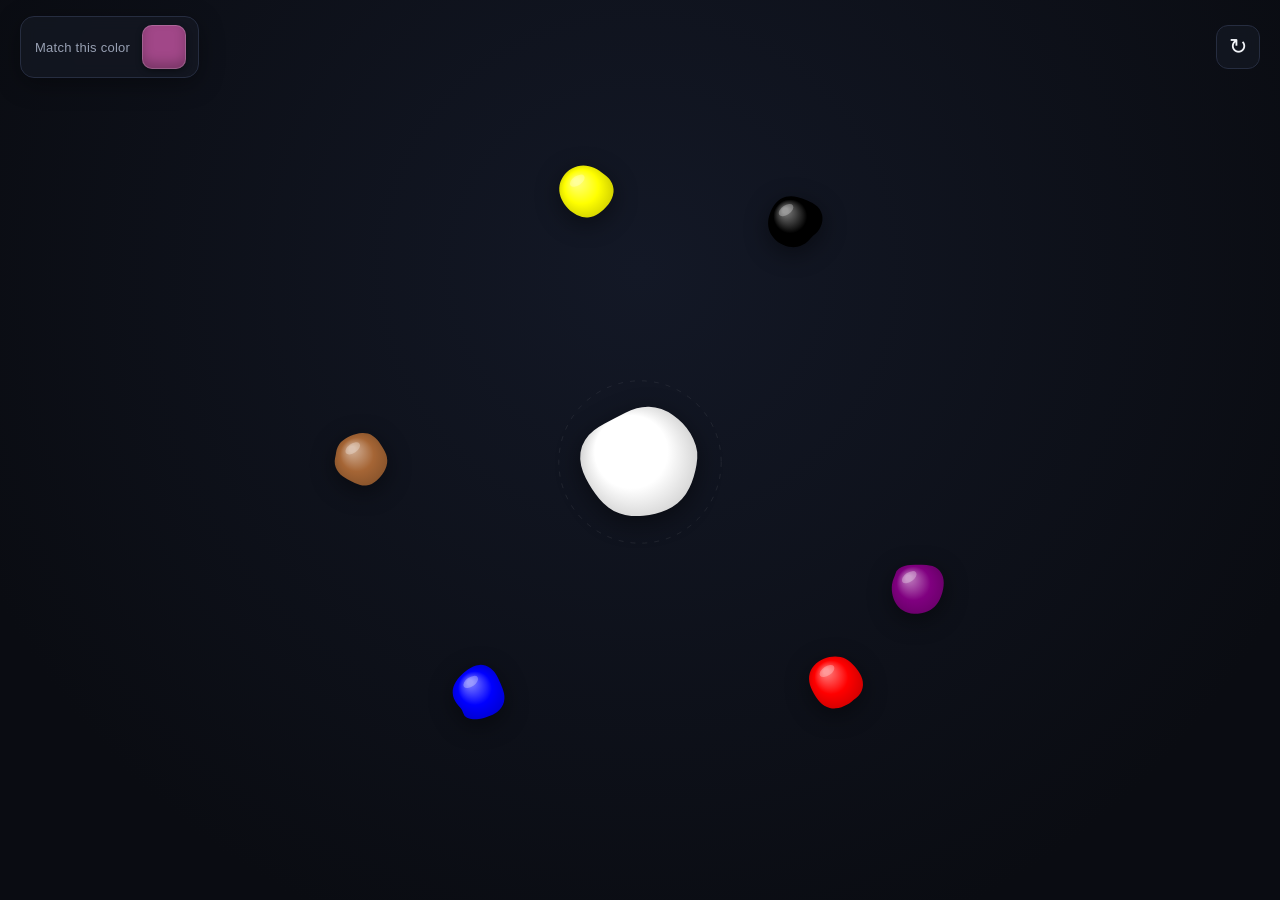
==== index.html @ 9a4e8d58 "Initial Colorborba: blob color-mixing puzzle game Single-screen puzzle: drag and flick orbiting blob" ====
<!DOCTYPE html>
<html lang="en">
<head>
  <meta charset="UTF-8" />
  <meta name="viewport" content="width=device-width, initial-scale=1, maximum-scale=1, user-scalable=no" />
  <title>Colorborba</title>
  <link rel="stylesheet" href="styles.css" />
</head>
<body>
  <header class="hud">
    <div class="target">
      <span class="target-label">Match this color</span>
      <span class="target-swatch" id="target-swatch" aria-label="Target color"></span>
    </div>
    <button id="reset-btn" class="reset-btn" type="button" aria-label="New puzzle">&#x21bb;</button>
  </header>

  <canvas id="game" class="game"></canvas>

  <div id="overlay" class="overlay hidden" role="dialog" aria-modal="true">
    <div class="overlay-card">
      <h1 id="overlay-title">Nice mix!</h1>
      <p id="overlay-subtitle"></p>
      <button id="overlay-btn" class="primary-btn" type="button">Play again</button>
    </div>
  </div>

  <script src="src/color.js"></script>
  <script src="src/blob.js"></script>
  <script src="src/puzzle.js"></script>
  <script src="src/input.js"></script>
  <script src="src/main.js"></script>
</body>
</html>
---- styles.css ----
:root {
  --bg: #0e1118;
  --bg-grad-1: #131826;
  --bg-grad-2: #0a0c12;
  --fg: #f1f3f8;
  --fg-dim: #98a0b3;
  --card: #1a2030;
  --card-edge: #262d40;
  --accent: #8ab4ff;
}

* { box-sizing: border-box; }

html, body {
  margin: 0;
  padding: 0;
  height: 100%;
  overflow: hidden;
  background: radial-gradient(ellipse at 50% 30%, var(--bg-grad-1) 0%, var(--bg-grad-2) 80%);
  color: var(--fg);
  font-family: -apple-system, BlinkMacSystemFont, "Segoe UI", Roboto, Helvetica, Arial, sans-serif;
  -webkit-font-smoothing: antialiased;
  user-select: none;
  -webkit-user-select: none;
  touch-action: none;
}

.hud {
  position: fixed;
  top: 0; left: 0; right: 0;
  display: flex;
  align-items: center;
  justify-content: space-between;
  padding: 16px 20px;
  z-index: 2;
  pointer-events: none;
}

.hud > * { pointer-events: auto; }

.target {
  display: flex;
  align-items: center;
  gap: 12px;
  background: rgba(20, 24, 35, 0.75);
  backdrop-filter: blur(8px);
  -webkit-backdrop-filter: blur(8px);
  border: 1px solid var(--card-edge);
  border-radius: 14px;
  padding: 8px 12px 8px 14px;
  box-shadow: 0 6px 24px rgba(0, 0, 0, 0.35);
}

.target-label {
  font-size: 13px;
  letter-spacing: 0.02em;
  color: var(--fg-dim);
  font-weight: 500;
}

.target-swatch {
  display: inline-block;
  width: 44px;
  height: 44px;
  border-radius: 10px;
  background: #888;
  box-shadow:
    inset 0 0 0 1px rgba(255, 255, 255, 0.18),
    inset 0 -6px 12px rgba(0, 0, 0, 0.25),
    0 2px 6px rgba(0, 0, 0, 0.4);
  transition: background-color 0.2s ease;
}

.reset-btn {
  width: 44px;
  height: 44px;
  border-radius: 12px;
  border: 1px solid var(--card-edge);
  background: rgba(20, 24, 35, 0.75);
  color: var(--fg);
  font-size: 22px;
  line-height: 1;
  cursor: pointer;
  display: inline-flex;
  align-items: center;
  justify-content: center;
  backdrop-filter: blur(8px);
  -webkit-backdrop-filter: blur(8px);
  transition: transform 0.12s ease, background 0.12s ease;
}

.reset-btn:hover { background: rgba(40, 48, 70, 0.85); }
.reset-btn:active { transform: scale(0.94); }

.game {
  position: fixed;
  inset: 0;
  width: 100%;
  height: 100%;
  display: block;
  z-index: 1;
  cursor: grab;
}

.game.grabbing { cursor: grabbing; }

.overlay {
  position: fixed;
  inset: 0;
  display: flex;
  align-items: center;
  justify-content: center;
  background: rgba(8, 10, 16, 0.55);
  backdrop-filter: blur(6px);
  -webkit-backdrop-filter: blur(6px);
  z-index: 3;
  animation: fade-in 0.25s ease;
}

.overlay.hidden { display: none; }

.overlay-card {
  background: var(--card);
  border: 1px solid var(--card-edge);
  border-radius: 18px;
  padding: 28px 32px;
  text-align: center;
  box-shadow: 0 18px 50px rgba(0, 0, 0, 0.55);
  min-width: 240px;
}

.overlay-card h1 {
  margin: 0 0 6px;
  font-size: 26px;
  font-weight: 600;
}

.overlay-card p {
  margin: 0 0 18px;
  color: var(--fg-dim);
  font-size: 14px;
}

.primary-btn {
  background: var(--accent);
  color: #0b1120;
  border: 0;
  border-radius: 10px;
  padding: 10px 18px;
  font-size: 15px;
  font-weight: 600;
  cursor: pointer;
  transition: transform 0.12s ease, filter 0.12s ease;
}

.primary-btn:hover { filter: brightness(1.08); }
.primary-btn:active { transform: scale(0.97); }

@keyframes fade-in {
  from { opacity: 0; }
  to { opacity: 1; }
}
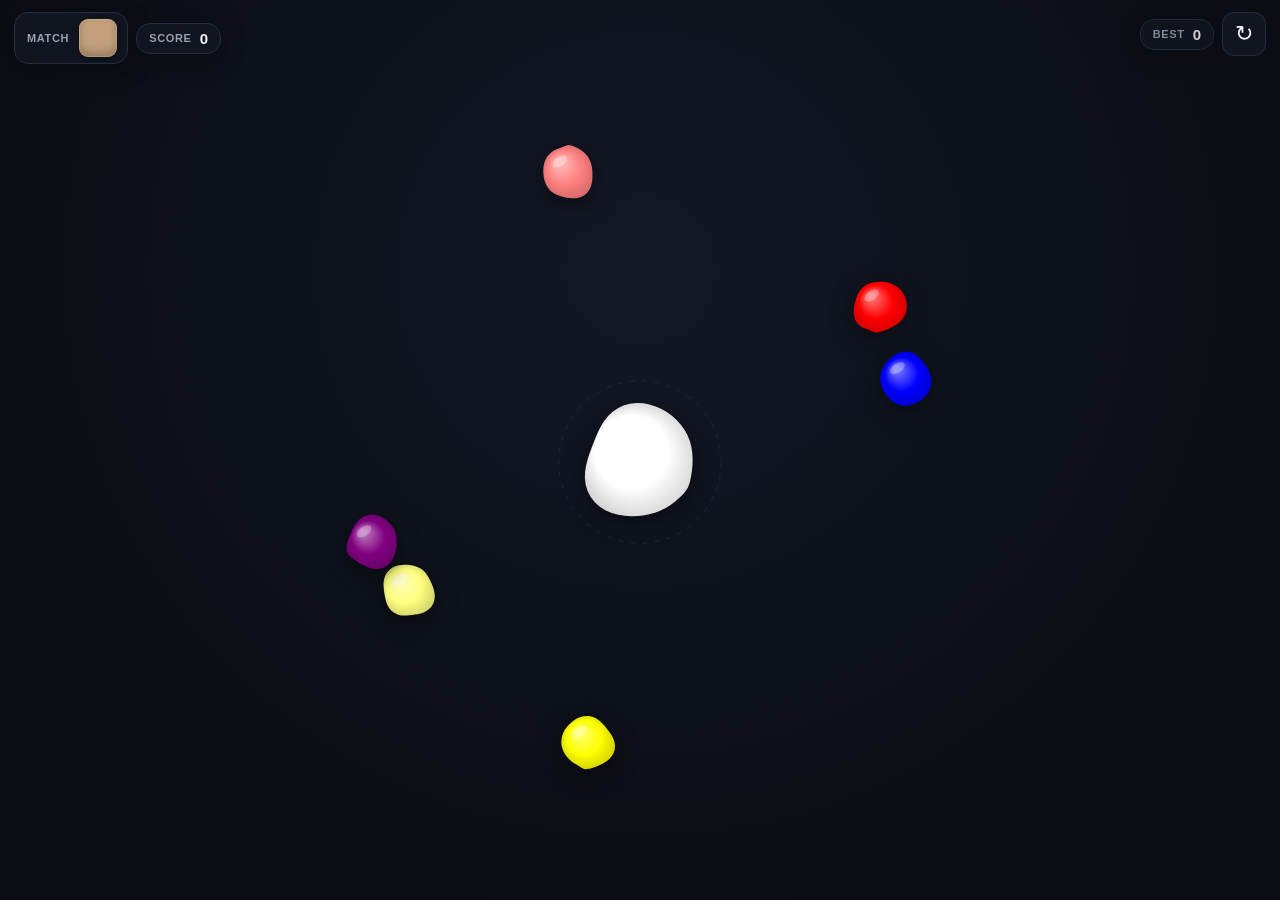
==== commit 2f890e53: "Add scoring, streak, pull-out, and visual escalation Turns the single-puzzle prototype into an arcad" ====
--- a/index.html
+++ b/index.html
@@ -8,14 +8,32 @@
 </head>
 <body>
   <header class="hud">
-    <div class="target">
-      <span class="target-label">Match this color</span>
-      <span class="target-swatch" id="target-swatch" aria-label="Target color"></span>
+    <div class="hud-row hud-left">
+      <div class="target">
+        <span class="target-label">Match</span>
+        <span class="target-swatch" id="target-swatch" aria-label="Target color"></span>
+      </div>
+      <div class="chip score-chip" id="score-chip">
+        <span class="chip-label">Score</span>
+        <span class="chip-value" id="score-value">0</span>
+      </div>
+      <div class="chip streak-chip hidden" id="streak-chip">
+        <span class="streak-flame" aria-hidden="true">&#x1F525;</span>
+        <span class="chip-value" id="streak-value">&times;1</span>
+      </div>
     </div>
-    <button id="reset-btn" class="reset-btn" type="button" aria-label="New puzzle">&#x21bb;</button>
+    <div class="hud-row hud-right">
+      <div class="chip best-chip" id="best-chip">
+        <span class="chip-label">Best</span>
+        <span class="chip-value" id="best-value">0</span>
+      </div>
+      <button id="reset-btn" class="reset-btn" type="button" aria-label="New puzzle">&#x21bb;</button>
+    </div>
   </header>
 
   <canvas id="game" class="game"></canvas>
+
+  <div id="score-popup" class="score-popup hidden" aria-hidden="true"></div>
 
   <div id="overlay" class="overlay hidden" role="dialog" aria-modal="true">
     <div class="overlay-card">
@@ -28,6 +46,8 @@
   <script src="src/color.js"></script>
   <script src="src/blob.js"></script>
   <script src="src/puzzle.js"></script>
+  <script src="src/score.js"></script>
+  <script src="src/particles.js"></script>
   <script src="src/input.js"></script>
   <script src="src/main.js"></script>
 </body>
--- a/styles.css
+++ b/styles.css
@@ -29,44 +29,89 @@
   position: fixed;
   top: 0; left: 0; right: 0;
   display: flex;
-  align-items: center;
+  align-items: flex-start;
   justify-content: space-between;
-  padding: 16px 20px;
+  gap: 8px;
+  padding: 12px 14px;
   z-index: 2;
   pointer-events: none;
 }
 
-.hud > * { pointer-events: auto; }
-
-.target {
+.hud-row {
   display: flex;
   align-items: center;
-  gap: 12px;
+  gap: 8px;
+  flex-wrap: wrap;
+  pointer-events: auto;
+}
+
+.hud-right { justify-content: flex-end; }
+
+.target,
+.chip {
+  display: inline-flex;
+  align-items: center;
+  gap: 8px;
   background: rgba(20, 24, 35, 0.75);
   backdrop-filter: blur(8px);
   -webkit-backdrop-filter: blur(8px);
   border: 1px solid var(--card-edge);
   border-radius: 14px;
-  padding: 8px 12px 8px 14px;
+  padding: 6px 12px;
   box-shadow: 0 6px 24px rgba(0, 0, 0, 0.35);
-}
-
-.target-label {
   font-size: 13px;
-  letter-spacing: 0.02em;
+  font-weight: 500;
+  color: var(--fg);
+  white-space: nowrap;
+}
+
+.target { padding: 6px 10px 6px 12px; gap: 10px; }
+
+.target-label,
+.chip-label {
+  font-size: 11px;
+  letter-spacing: 0.06em;
+  text-transform: uppercase;
   color: var(--fg-dim);
-  font-weight: 500;
-}
+  font-weight: 600;
+}
+
+.chip-value {
+  font-size: 15px;
+  font-weight: 600;
+  color: var(--fg);
+  font-variant-numeric: tabular-nums;
+}
+
+.streak-chip {
+  background: linear-gradient(135deg, rgba(255, 138, 76, 0.28), rgba(255, 76, 138, 0.22));
+  border-color: rgba(255, 138, 76, 0.55);
+  box-shadow: 0 0 18px rgba(255, 138, 76, 0.25), 0 6px 24px rgba(0, 0, 0, 0.35);
+}
+
+.streak-flame {
+  font-size: 16px;
+  filter: drop-shadow(0 0 6px rgba(255, 138, 76, 0.65));
+}
+
+.streak-chip .chip-value {
+  font-size: 16px;
+  color: #ffd9b5;
+}
+
+.best-chip { opacity: 0.85; }
+
+.hidden { display: none !important; }
 
 .target-swatch {
   display: inline-block;
-  width: 44px;
-  height: 44px;
-  border-radius: 10px;
+  width: 38px;
+  height: 38px;
+  border-radius: 9px;
   background: #888;
   box-shadow:
     inset 0 0 0 1px rgba(255, 255, 255, 0.18),
-    inset 0 -6px 12px rgba(0, 0, 0, 0.25),
+    inset 0 -5px 10px rgba(0, 0, 0, 0.25),
     0 2px 6px rgba(0, 0, 0, 0.4);
   transition: background-color 0.2s ease;
 }
@@ -100,6 +145,9 @@
   display: block;
   z-index: 1;
   cursor: grab;
+  touch-action: none;
+  -webkit-user-select: none;
+  -webkit-touch-callout: none;
 }
 
 .game.grabbing { cursor: grabbing; }
@@ -117,7 +165,30 @@
   animation: fade-in 0.25s ease;
 }
 
-.overlay.hidden { display: none; }
+.score-popup {
+  position: fixed;
+  top: 60px;
+  left: 50%;
+  transform: translate(-50%, 0);
+  font-size: 28px;
+  font-weight: 700;
+  color: #ffd9b5;
+  text-shadow: 0 0 18px rgba(255, 165, 90, 0.6), 0 2px 12px rgba(0, 0, 0, 0.5);
+  pointer-events: none;
+  z-index: 4;
+  font-variant-numeric: tabular-nums;
+}
+
+.score-popup.show {
+  animation: score-rise 1.05s cubic-bezier(0.2, 0.7, 0.3, 1) forwards;
+}
+
+@keyframes score-rise {
+  0%   { opacity: 0; transform: translate(-50%, 12px) scale(0.85); }
+  18%  { opacity: 1; transform: translate(-50%, 0) scale(1.05); }
+  35%  { transform: translate(-50%, -4px) scale(1); }
+  100% { opacity: 0; transform: translate(-50%, -52px) scale(0.95); }
+}
 
 .overlay-card {
   background: var(--card);
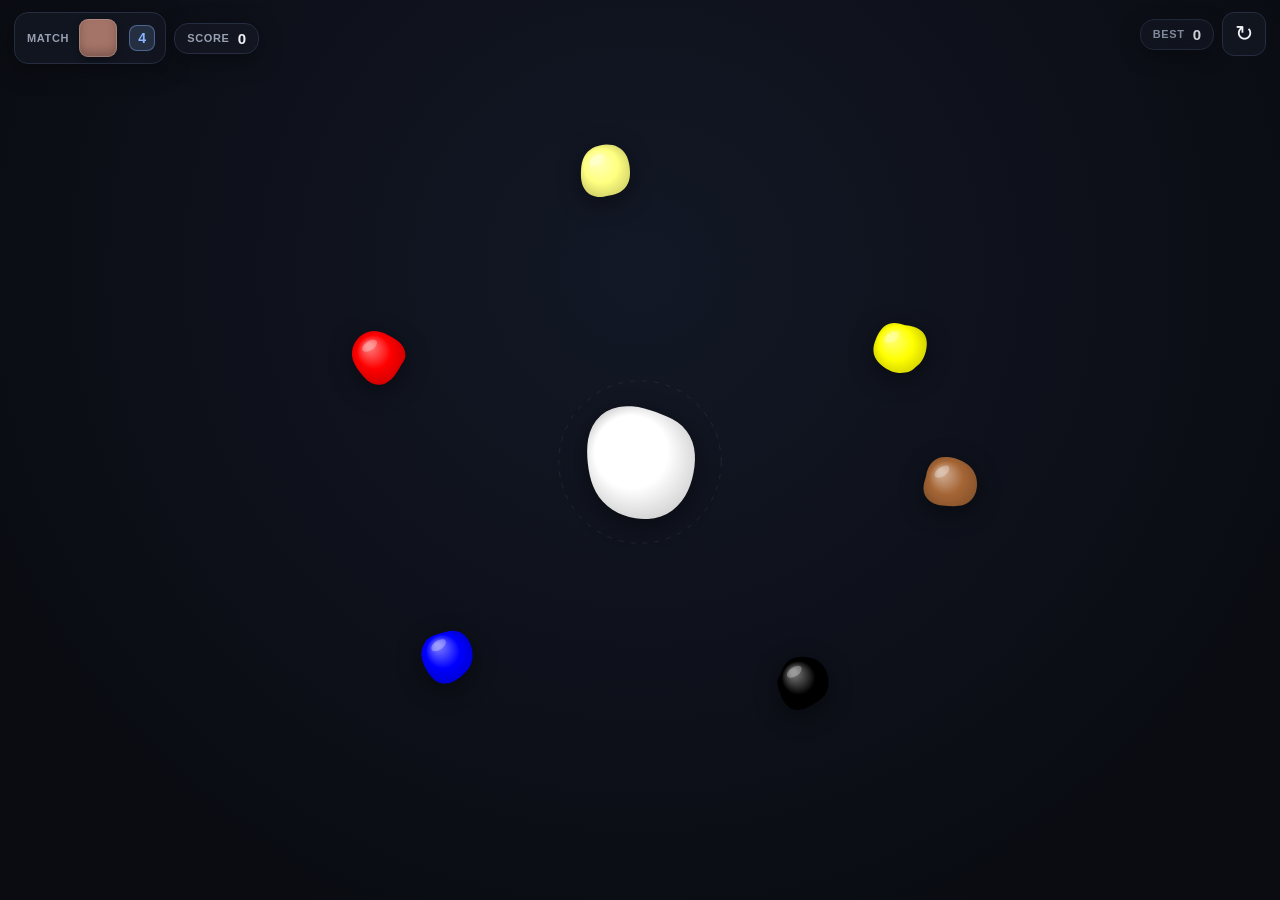
==== commit ea372bbd: "Selectable pulled-out blobs, recipe counter, liquid drag - Hit-test now matches any non-grabbed orbi" ====
--- a/index.html
+++ b/index.html
@@ -12,6 +12,7 @@
       <div class="target">
         <span class="target-label">Match</span>
         <span class="target-swatch" id="target-swatch" aria-label="Target color"></span>
+        <span class="target-count" id="target-count" aria-label="Blobs needed">3</span>
       </div>
       <div class="chip score-chip" id="score-chip">
         <span class="chip-label">Score</span>
--- a/styles.css
+++ b/styles.css
@@ -116,6 +116,23 @@
   transition: background-color 0.2s ease;
 }
 
+.target-count {
+  display: inline-flex;
+  align-items: center;
+  justify-content: center;
+  min-width: 26px;
+  height: 26px;
+  padding: 0 8px;
+  border-radius: 8px;
+  background: rgba(138, 180, 255, 0.16);
+  border: 1px solid rgba(138, 180, 255, 0.42);
+  color: var(--accent);
+  font-size: 14px;
+  font-weight: 700;
+  font-variant-numeric: tabular-nums;
+  margin-left: 2px;
+}
+
 .reset-btn {
   width: 44px;
   height: 44px;
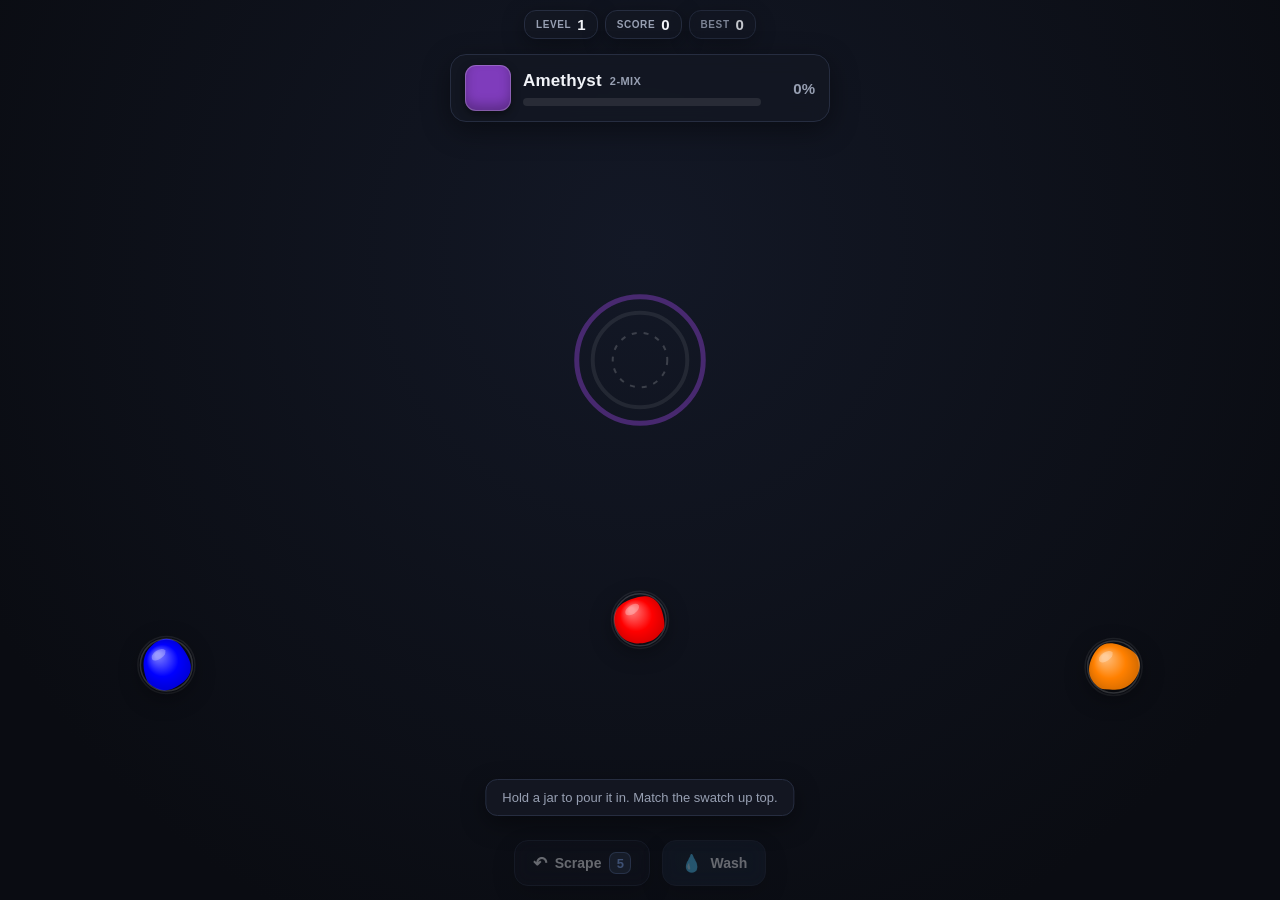
==== commit c1fffd27: "Reshape Colorborba into a precision pigment-pouring puzzle Rebuild the game around a real, nuanced m" ====
--- a/index.html
+++ b/index.html
@@ -2,51 +2,68 @@
 <html lang="en">
 <head>
   <meta charset="UTF-8" />
-  <meta name="viewport" content="width=device-width, initial-scale=1, maximum-scale=1, user-scalable=no" />
+  <meta name="viewport" content="width=device-width, initial-scale=1, maximum-scale=1, user-scalable=no, viewport-fit=cover" />
+  <meta name="theme-color" content="#0e1118" />
   <title>Colorborba</title>
   <link rel="stylesheet" href="styles.css" />
 </head>
 <body>
   <header class="hud">
-    <div class="hud-row hud-left">
-      <div class="target">
-        <span class="target-label">Match</span>
-        <span class="target-swatch" id="target-swatch" aria-label="Target color"></span>
-        <span class="target-count" id="target-count" aria-label="Blobs needed">3</span>
-      </div>
-      <div class="chip score-chip" id="score-chip">
-        <span class="chip-label">Score</span>
-        <span class="chip-value" id="score-value">0</span>
-      </div>
+    <div class="hud-row">
+      <div class="chip"><span class="chip-label">Level</span><span class="chip-value" id="level-value">1</span></div>
+      <div class="chip"><span class="chip-label">Score</span><span class="chip-value" id="score-value">0</span></div>
       <div class="chip streak-chip hidden" id="streak-chip">
         <span class="streak-flame" aria-hidden="true">&#x1F525;</span>
         <span class="chip-value" id="streak-value">&times;1</span>
       </div>
-    </div>
-    <div class="hud-row hud-right">
-      <div class="chip best-chip" id="best-chip">
-        <span class="chip-label">Best</span>
-        <span class="chip-value" id="best-value">0</span>
-      </div>
-      <button id="reset-btn" class="reset-btn" type="button" aria-label="New puzzle">&#x21bb;</button>
+      <div class="chip best-chip"><span class="chip-label">Best</span><span class="chip-value" id="best-value">0</span></div>
     </div>
   </header>
 
+  <!-- Target + live match readout -->
+  <section class="target-panel" id="target-panel">
+    <span class="target-swatch" id="target-swatch" aria-label="Target color"></span>
+    <div class="target-meta">
+      <div class="target-name" id="target-name">&mdash;</div>
+      <div class="match-track" aria-hidden="true">
+        <div class="match-fill" id="match-fill"></div>
+      </div>
+    </div>
+    <span class="match-pct" id="match-pct">0%</span>
+  </section>
+
   <canvas id="game" class="game"></canvas>
 
-  <div id="score-popup" class="score-popup hidden" aria-hidden="true"></div>
+  <!-- Bottom controls -->
+  <div class="controls">
+    <button class="ctrl-btn" id="scrape-btn" type="button">
+      <span class="ctrl-icon">&#x21b6;</span>
+      <span class="ctrl-label">Scrape</span>
+      <span class="ctrl-badge" id="scrape-count">3</span>
+    </button>
+    <button class="ctrl-btn wash-btn" id="wash-btn" type="button">
+      <span class="ctrl-icon">&#x1F4A7;</span>
+      <span class="ctrl-label">Wash</span>
+    </button>
+  </div>
+
+  <div id="hint-toast" class="hint-toast hidden">Hold a jar to pour it in. Match the swatch up top.</div>
 
   <div id="overlay" class="overlay hidden" role="dialog" aria-modal="true">
     <div class="overlay-card">
-      <h1 id="overlay-title">Nice mix!</h1>
+      <div class="stars" id="overlay-stars" aria-hidden="true"></div>
+      <h1 id="overlay-title">Matched!</h1>
       <p id="overlay-subtitle"></p>
-      <button id="overlay-btn" class="primary-btn" type="button">Play again</button>
+      <div class="award" id="overlay-award">+0</div>
+      <div class="breakdown" id="overlay-breakdown"></div>
+      <button id="overlay-btn" class="primary-btn" type="button">Next color &rarr;</button>
     </div>
   </div>
 
   <script src="src/color.js"></script>
+  <script src="src/namer.js"></script>
+  <script src="src/level.js"></script>
   <script src="src/blob.js"></script>
-  <script src="src/puzzle.js"></script>
   <script src="src/score.js"></script>
   <script src="src/particles.js"></script>
   <script src="src/input.js"></script>
--- a/styles.css
+++ b/styles.css
@@ -1,5 +1,4 @@
 :root {
-  --bg: #0e1118;
   --bg-grad-1: #131826;
   --bg-grad-2: #0a0c12;
   --fg: #f1f3f8;
@@ -7,6 +6,8 @@
   --card: #1a2030;
   --card-edge: #262d40;
   --accent: #8ab4ff;
+  --safe-top: env(safe-area-inset-top, 0px);
+  --safe-bottom: env(safe-area-inset-bottom, 0px);
 }
 
 * { box-sizing: border-box; }
@@ -16,7 +17,7 @@
   padding: 0;
   height: 100%;
   overflow: hidden;
-  background: radial-gradient(ellipse at 50% 30%, var(--bg-grad-1) 0%, var(--bg-grad-2) 80%);
+  background: radial-gradient(ellipse at 50% 28%, var(--bg-grad-1) 0%, var(--bg-grad-2) 82%);
   color: var(--fg);
   font-family: -apple-system, BlinkMacSystemFont, "Segoe UI", Roboto, Helvetica, Arial, sans-serif;
   -webkit-font-smoothing: antialiased;
@@ -25,14 +26,13 @@
   touch-action: none;
 }
 
+/* --- Top HUD --- */
 .hud {
   position: fixed;
-  top: 0; left: 0; right: 0;
-  display: flex;
-  align-items: flex-start;
-  justify-content: space-between;
-  gap: 8px;
-  padding: 12px 14px;
+  top: var(--safe-top); left: 0; right: 0;
+  display: flex;
+  justify-content: center;
+  padding: 10px 12px 0;
   z-index: 2;
   pointer-events: none;
 }
@@ -40,36 +40,29 @@
 .hud-row {
   display: flex;
   align-items: center;
-  gap: 8px;
+  gap: 7px;
   flex-wrap: wrap;
+  justify-content: center;
   pointer-events: auto;
 }
 
-.hud-right { justify-content: flex-end; }
-
-.target,
 .chip {
   display: inline-flex;
   align-items: center;
-  gap: 8px;
-  background: rgba(20, 24, 35, 0.75);
+  gap: 6px;
+  background: rgba(20, 24, 35, 0.72);
   backdrop-filter: blur(8px);
   -webkit-backdrop-filter: blur(8px);
   border: 1px solid var(--card-edge);
-  border-radius: 14px;
-  padding: 6px 12px;
-  box-shadow: 0 6px 24px rgba(0, 0, 0, 0.35);
+  border-radius: 12px;
+  padding: 5px 11px;
+  box-shadow: 0 6px 22px rgba(0, 0, 0, 0.35);
   font-size: 13px;
-  font-weight: 500;
-  color: var(--fg);
   white-space: nowrap;
 }
 
-.target { padding: 6px 10px 6px 12px; gap: 10px; }
-
-.target-label,
 .chip-label {
-  font-size: 11px;
+  font-size: 10px;
   letter-spacing: 0.06em;
   text-transform: uppercase;
   color: var(--fg-dim);
@@ -78,82 +71,103 @@
 
 .chip-value {
   font-size: 15px;
-  font-weight: 600;
-  color: var(--fg);
+  font-weight: 700;
   font-variant-numeric: tabular-nums;
 }
 
 .streak-chip {
   background: linear-gradient(135deg, rgba(255, 138, 76, 0.28), rgba(255, 76, 138, 0.22));
   border-color: rgba(255, 138, 76, 0.55);
-  box-shadow: 0 0 18px rgba(255, 138, 76, 0.25), 0 6px 24px rgba(0, 0, 0, 0.35);
-}
-
-.streak-flame {
-  font-size: 16px;
-  filter: drop-shadow(0 0 6px rgba(255, 138, 76, 0.65));
-}
-
-.streak-chip .chip-value {
-  font-size: 16px;
-  color: #ffd9b5;
-}
-
-.best-chip { opacity: 0.85; }
+  box-shadow: 0 0 18px rgba(255, 138, 76, 0.25), 0 6px 22px rgba(0, 0, 0, 0.35);
+}
+.streak-flame { font-size: 15px; filter: drop-shadow(0 0 6px rgba(255, 138, 76, 0.65)); }
+.streak-chip .chip-value { color: #ffd9b5; }
+.best-chip { opacity: 0.8; }
 
 .hidden { display: none !important; }
 
+/* --- Target panel --- */
+.target-panel {
+  position: fixed;
+  top: calc(var(--safe-top) + 54px);
+  left: 50%;
+  transform: translateX(-50%);
+  display: flex;
+  align-items: center;
+  gap: 12px;
+  background: rgba(20, 24, 35, 0.72);
+  backdrop-filter: blur(10px);
+  -webkit-backdrop-filter: blur(10px);
+  border: 1px solid var(--card-edge);
+  border-radius: 16px;
+  padding: 10px 14px;
+  box-shadow: 0 8px 28px rgba(0, 0, 0, 0.4);
+  z-index: 2;
+  width: min(380px, calc(100vw - 24px));
+}
+
 .target-swatch {
-  display: inline-block;
-  width: 38px;
-  height: 38px;
-  border-radius: 9px;
+  flex: 0 0 auto;
+  width: 46px;
+  height: 46px;
+  border-radius: 11px;
   background: #888;
   box-shadow:
-    inset 0 0 0 1px rgba(255, 255, 255, 0.18),
-    inset 0 -5px 10px rgba(0, 0, 0, 0.25),
-    0 2px 6px rgba(0, 0, 0, 0.4);
-  transition: background-color 0.2s ease;
-}
-
-.target-count {
-  display: inline-flex;
-  align-items: center;
-  justify-content: center;
-  min-width: 26px;
-  height: 26px;
-  padding: 0 8px;
-  border-radius: 8px;
-  background: rgba(138, 180, 255, 0.16);
-  border: 1px solid rgba(138, 180, 255, 0.42);
-  color: var(--accent);
-  font-size: 14px;
+    inset 0 0 0 1px rgba(255, 255, 255, 0.22),
+    inset 0 -6px 12px rgba(0, 0, 0, 0.28),
+    0 3px 8px rgba(0, 0, 0, 0.45);
+  transition: background-color 0.25s ease;
+}
+
+.target-meta { flex: 1 1 auto; min-width: 0; }
+
+.target-name {
+  font-size: 17px;
+  font-weight: 700;
+  letter-spacing: 0.01em;
+  margin-bottom: 7px;
+  white-space: nowrap;
+  overflow: hidden;
+  text-overflow: ellipsis;
+}
+
+.blend-hint {
+  margin-left: 8px;
+  font-size: 11px;
+  font-weight: 600;
+  letter-spacing: 0.04em;
+  text-transform: uppercase;
+  color: var(--fg-dim);
+  vertical-align: middle;
+}
+
+.match-track {
+  height: 8px;
+  border-radius: 5px;
+  background: rgba(255, 255, 255, 0.09);
+  overflow: hidden;
+}
+
+.match-fill {
+  height: 100%;
+  width: 0%;
+  border-radius: 5px;
+  background: #e0556b;
+  transition: width 0.12s linear, background-color 0.18s ease;
+}
+
+.match-pct {
+  flex: 0 0 auto;
+  font-size: 15px;
   font-weight: 700;
   font-variant-numeric: tabular-nums;
-  margin-left: 2px;
-}
-
-.reset-btn {
-  width: 44px;
-  height: 44px;
-  border-radius: 12px;
-  border: 1px solid var(--card-edge);
-  background: rgba(20, 24, 35, 0.75);
-  color: var(--fg);
-  font-size: 22px;
-  line-height: 1;
-  cursor: pointer;
-  display: inline-flex;
-  align-items: center;
-  justify-content: center;
-  backdrop-filter: blur(8px);
-  -webkit-backdrop-filter: blur(8px);
-  transition: transform 0.12s ease, background 0.12s ease;
-}
-
-.reset-btn:hover { background: rgba(40, 48, 70, 0.85); }
-.reset-btn:active { transform: scale(0.94); }
-
+  color: var(--fg-dim);
+  min-width: 42px;
+  text-align: right;
+}
+.match-pct.matched { color: #ffe08a; text-shadow: 0 0 12px rgba(255, 210, 100, 0.7); }
+
+/* --- Canvas --- */
 .game {
   position: fixed;
   inset: 0;
@@ -166,85 +180,155 @@
   -webkit-user-select: none;
   -webkit-touch-callout: none;
 }
-
 .game.grabbing { cursor: grabbing; }
 
+/* --- Bottom controls --- */
+.controls {
+  position: fixed;
+  left: 0; right: 0;
+  bottom: calc(var(--safe-bottom) + 14px);
+  display: flex;
+  justify-content: center;
+  gap: 12px;
+  z-index: 2;
+  pointer-events: none;
+}
+
+.ctrl-btn {
+  pointer-events: auto;
+  position: relative;
+  display: inline-flex;
+  align-items: center;
+  gap: 8px;
+  background: rgba(20, 24, 35, 0.82);
+  backdrop-filter: blur(8px);
+  -webkit-backdrop-filter: blur(8px);
+  border: 1px solid var(--card-edge);
+  border-radius: 14px;
+  padding: 11px 18px;
+  color: var(--fg);
+  font-size: 14px;
+  font-weight: 600;
+  cursor: pointer;
+  box-shadow: 0 8px 24px rgba(0, 0, 0, 0.4);
+  transition: transform 0.1s ease, background 0.12s ease, opacity 0.12s ease;
+}
+.ctrl-btn:active { transform: scale(0.95); }
+.ctrl-btn:disabled { opacity: 0.4; cursor: default; }
+.ctrl-icon { font-size: 17px; line-height: 1; }
+.wash-btn { background: rgba(28, 40, 58, 0.82); }
+
+.ctrl-badge {
+  display: inline-flex;
+  align-items: center;
+  justify-content: center;
+  min-width: 22px;
+  height: 22px;
+  padding: 0 6px;
+  border-radius: 7px;
+  background: rgba(138, 180, 255, 0.18);
+  border: 1px solid rgba(138, 180, 255, 0.42);
+  color: var(--accent);
+  font-size: 13px;
+  font-weight: 700;
+  font-variant-numeric: tabular-nums;
+}
+
+/* --- Hint --- */
+.hint-toast {
+  position: fixed;
+  bottom: calc(var(--safe-bottom) + 84px);
+  left: 50%;
+  transform: translateX(-50%);
+  background: rgba(20, 24, 35, 0.9);
+  border: 1px solid var(--card-edge);
+  border-radius: 12px;
+  padding: 10px 16px;
+  font-size: 13px;
+  color: var(--fg-dim);
+  z-index: 2;
+  max-width: calc(100vw - 32px);
+  text-align: center;
+  box-shadow: 0 8px 24px rgba(0, 0, 0, 0.4);
+  animation: fade-in 0.4s ease;
+}
+
+/* --- Solve overlay --- */
 .overlay {
   position: fixed;
   inset: 0;
   display: flex;
   align-items: center;
   justify-content: center;
-  background: rgba(8, 10, 16, 0.55);
+  background: rgba(8, 10, 16, 0.6);
   backdrop-filter: blur(6px);
   -webkit-backdrop-filter: blur(6px);
-  z-index: 3;
+  z-index: 4;
   animation: fade-in 0.25s ease;
-}
-
-.score-popup {
-  position: fixed;
-  top: 60px;
-  left: 50%;
-  transform: translate(-50%, 0);
-  font-size: 28px;
-  font-weight: 700;
-  color: #ffd9b5;
-  text-shadow: 0 0 18px rgba(255, 165, 90, 0.6), 0 2px 12px rgba(0, 0, 0, 0.5);
-  pointer-events: none;
-  z-index: 4;
-  font-variant-numeric: tabular-nums;
-}
-
-.score-popup.show {
-  animation: score-rise 1.05s cubic-bezier(0.2, 0.7, 0.3, 1) forwards;
-}
-
-@keyframes score-rise {
-  0%   { opacity: 0; transform: translate(-50%, 12px) scale(0.85); }
-  18%  { opacity: 1; transform: translate(-50%, 0) scale(1.05); }
-  35%  { transform: translate(-50%, -4px) scale(1); }
-  100% { opacity: 0; transform: translate(-50%, -52px) scale(0.95); }
 }
 
 .overlay-card {
   background: var(--card);
   border: 1px solid var(--card-edge);
-  border-radius: 18px;
-  padding: 28px 32px;
+  border-radius: 20px;
+  padding: 24px 30px 26px;
   text-align: center;
-  box-shadow: 0 18px 50px rgba(0, 0, 0, 0.55);
-  min-width: 240px;
-}
-
-.overlay-card h1 {
-  margin: 0 0 6px;
-  font-size: 26px;
-  font-weight: 600;
-}
-
-.overlay-card p {
-  margin: 0 0 18px;
-  color: var(--fg-dim);
-  font-size: 14px;
-}
+  box-shadow: 0 18px 50px rgba(0, 0, 0, 0.6);
+  min-width: 260px;
+  max-width: calc(100vw - 40px);
+  animation: pop-in 0.32s cubic-bezier(0.2, 0.8, 0.3, 1.1);
+}
+
+.stars {
+  display: flex;
+  justify-content: center;
+  gap: 8px;
+  margin-bottom: 10px;
+  font-size: 30px;
+  line-height: 1;
+}
+.star { color: #39415a; transition: transform 0.2s ease; }
+.star.on { color: #ffd45e; text-shadow: 0 0 14px rgba(255, 200, 80, 0.7); }
+
+.overlay-card h1 { margin: 0 0 4px; font-size: 24px; font-weight: 700; }
+.overlay-card p { margin: 0 0 12px; color: var(--fg-dim); font-size: 14px; }
+
+.award {
+  font-size: 30px;
+  font-weight: 800;
+  color: #ffd9b5;
+  text-shadow: 0 0 18px rgba(255, 165, 90, 0.5);
+  font-variant-numeric: tabular-nums;
+  margin-bottom: 8px;
+}
+
+.breakdown {
+  display: flex;
+  flex-wrap: wrap;
+  justify-content: center;
+  gap: 6px 14px;
+  margin-bottom: 18px;
+  font-size: 12px;
+  color: var(--fg-dim);
+}
+.breakdown b { color: var(--fg); font-weight: 600; }
 
 .primary-btn {
   background: var(--accent);
   color: #0b1120;
   border: 0;
-  border-radius: 10px;
-  padding: 10px 18px;
+  border-radius: 12px;
+  padding: 12px 22px;
   font-size: 15px;
-  font-weight: 600;
+  font-weight: 700;
   cursor: pointer;
-  transition: transform 0.12s ease, filter 0.12s ease;
-}
-
+  transition: transform 0.1s ease, filter 0.12s ease;
+}
 .primary-btn:hover { filter: brightness(1.08); }
 .primary-btn:active { transform: scale(0.97); }
 
-@keyframes fade-in {
-  from { opacity: 0; }
-  to { opacity: 1; }
-}
+@keyframes fade-in { from { opacity: 0; } to { opacity: 1; } }
+@keyframes pop-in {
+  from { opacity: 0; transform: scale(0.9) translateY(8px); }
+  to { opacity: 1; transform: scale(1) translateY(0); }
+}
